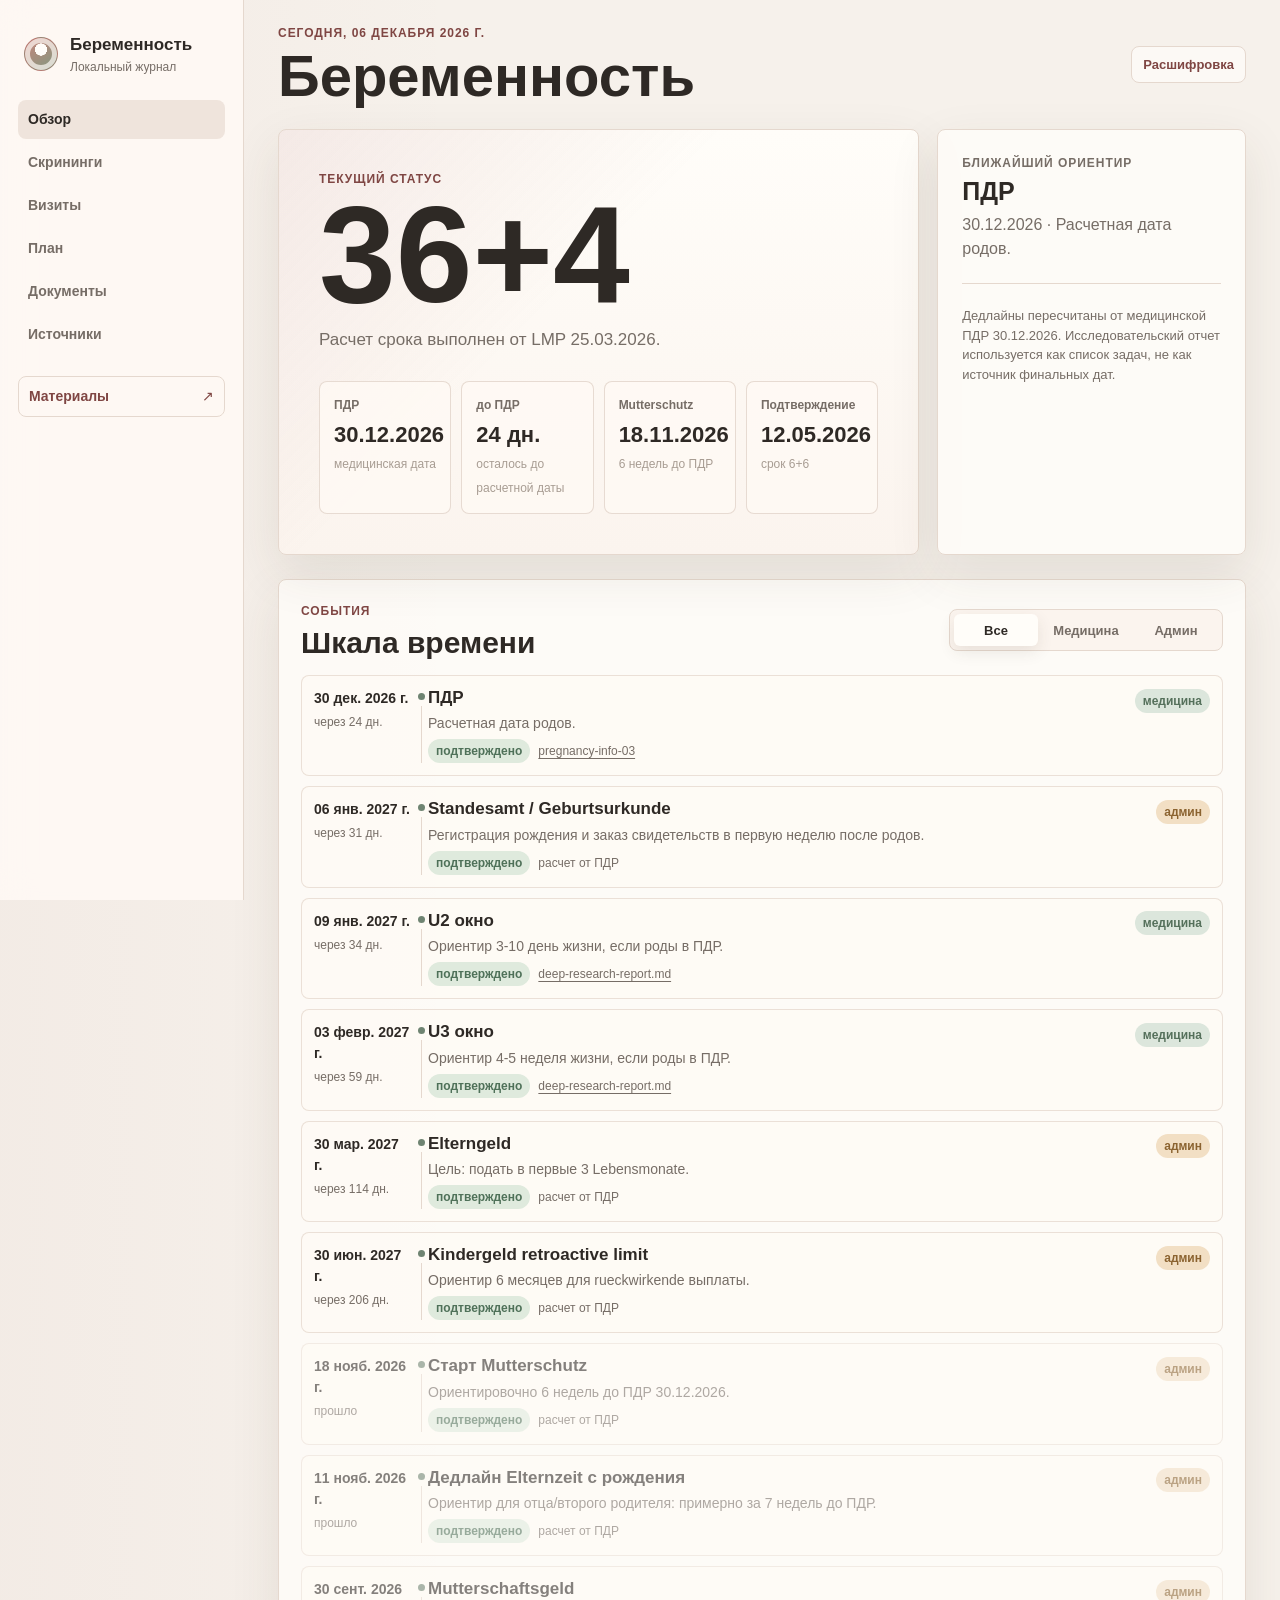
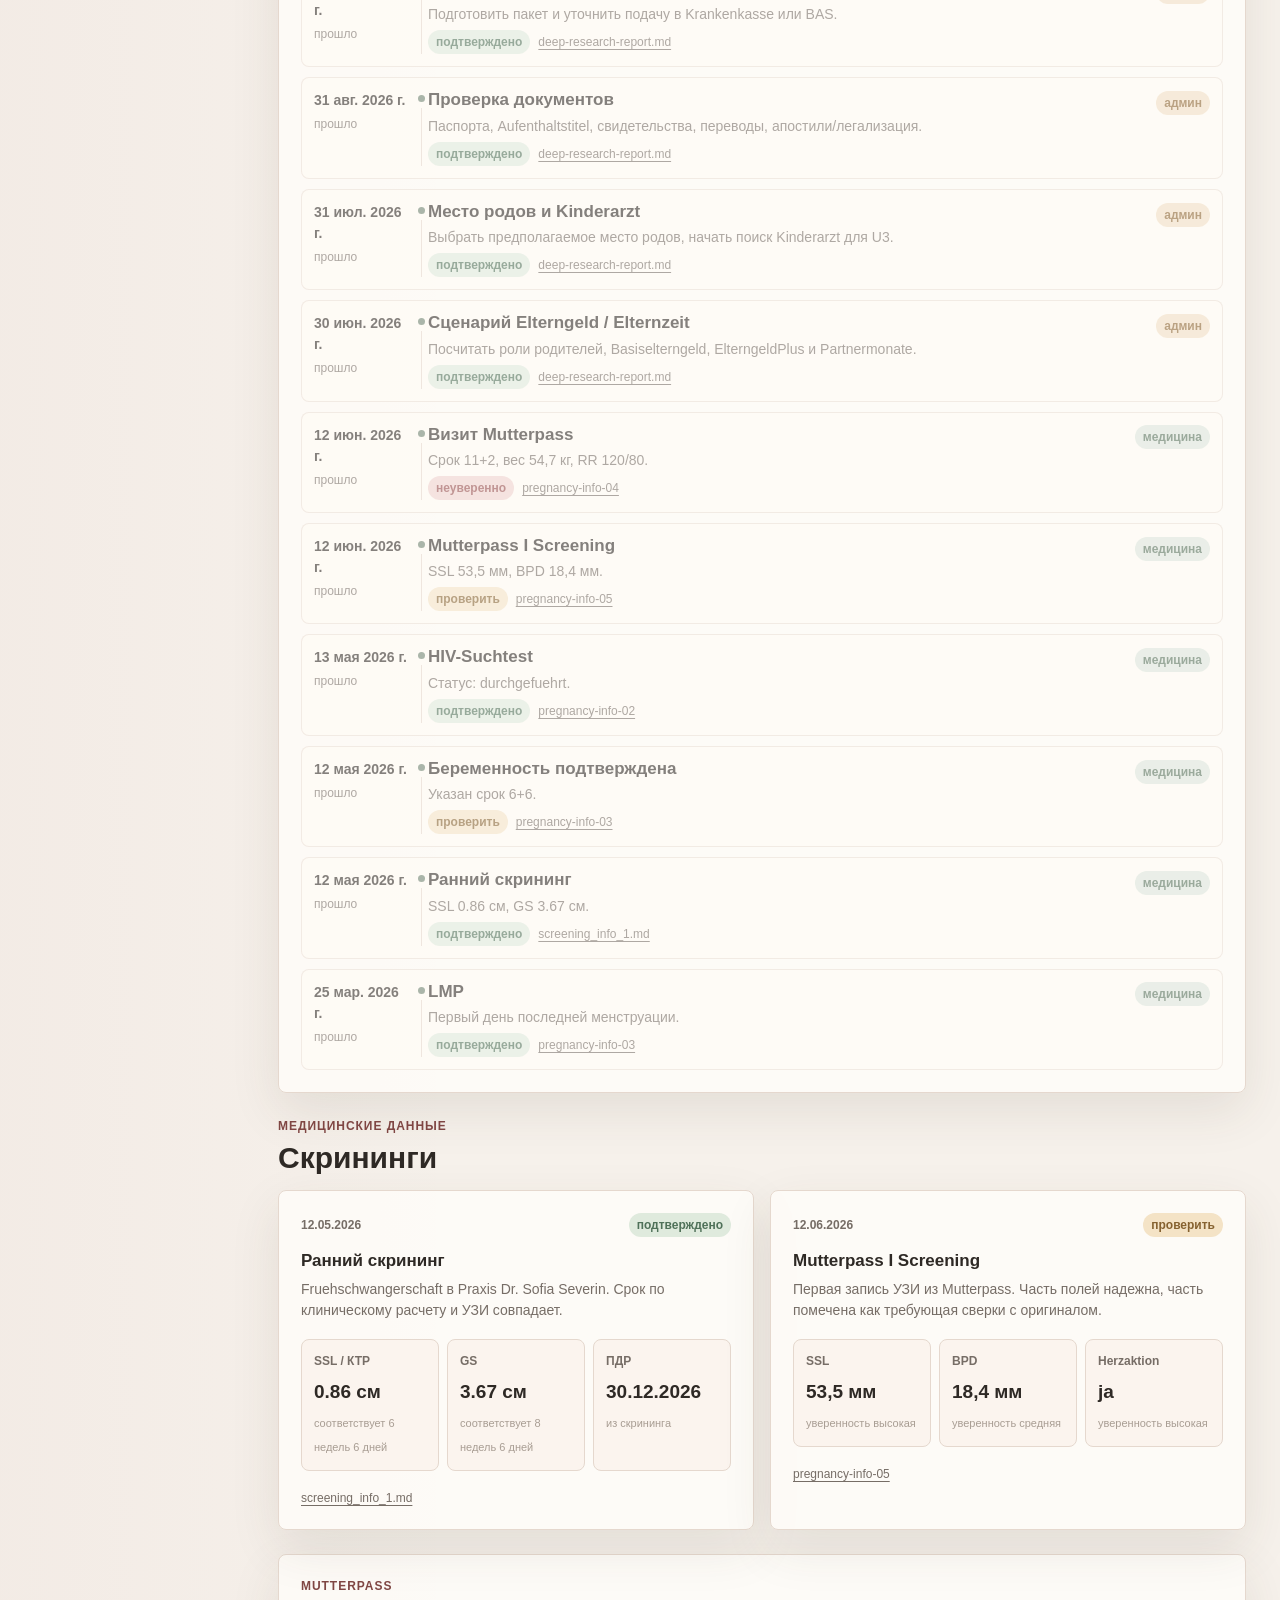
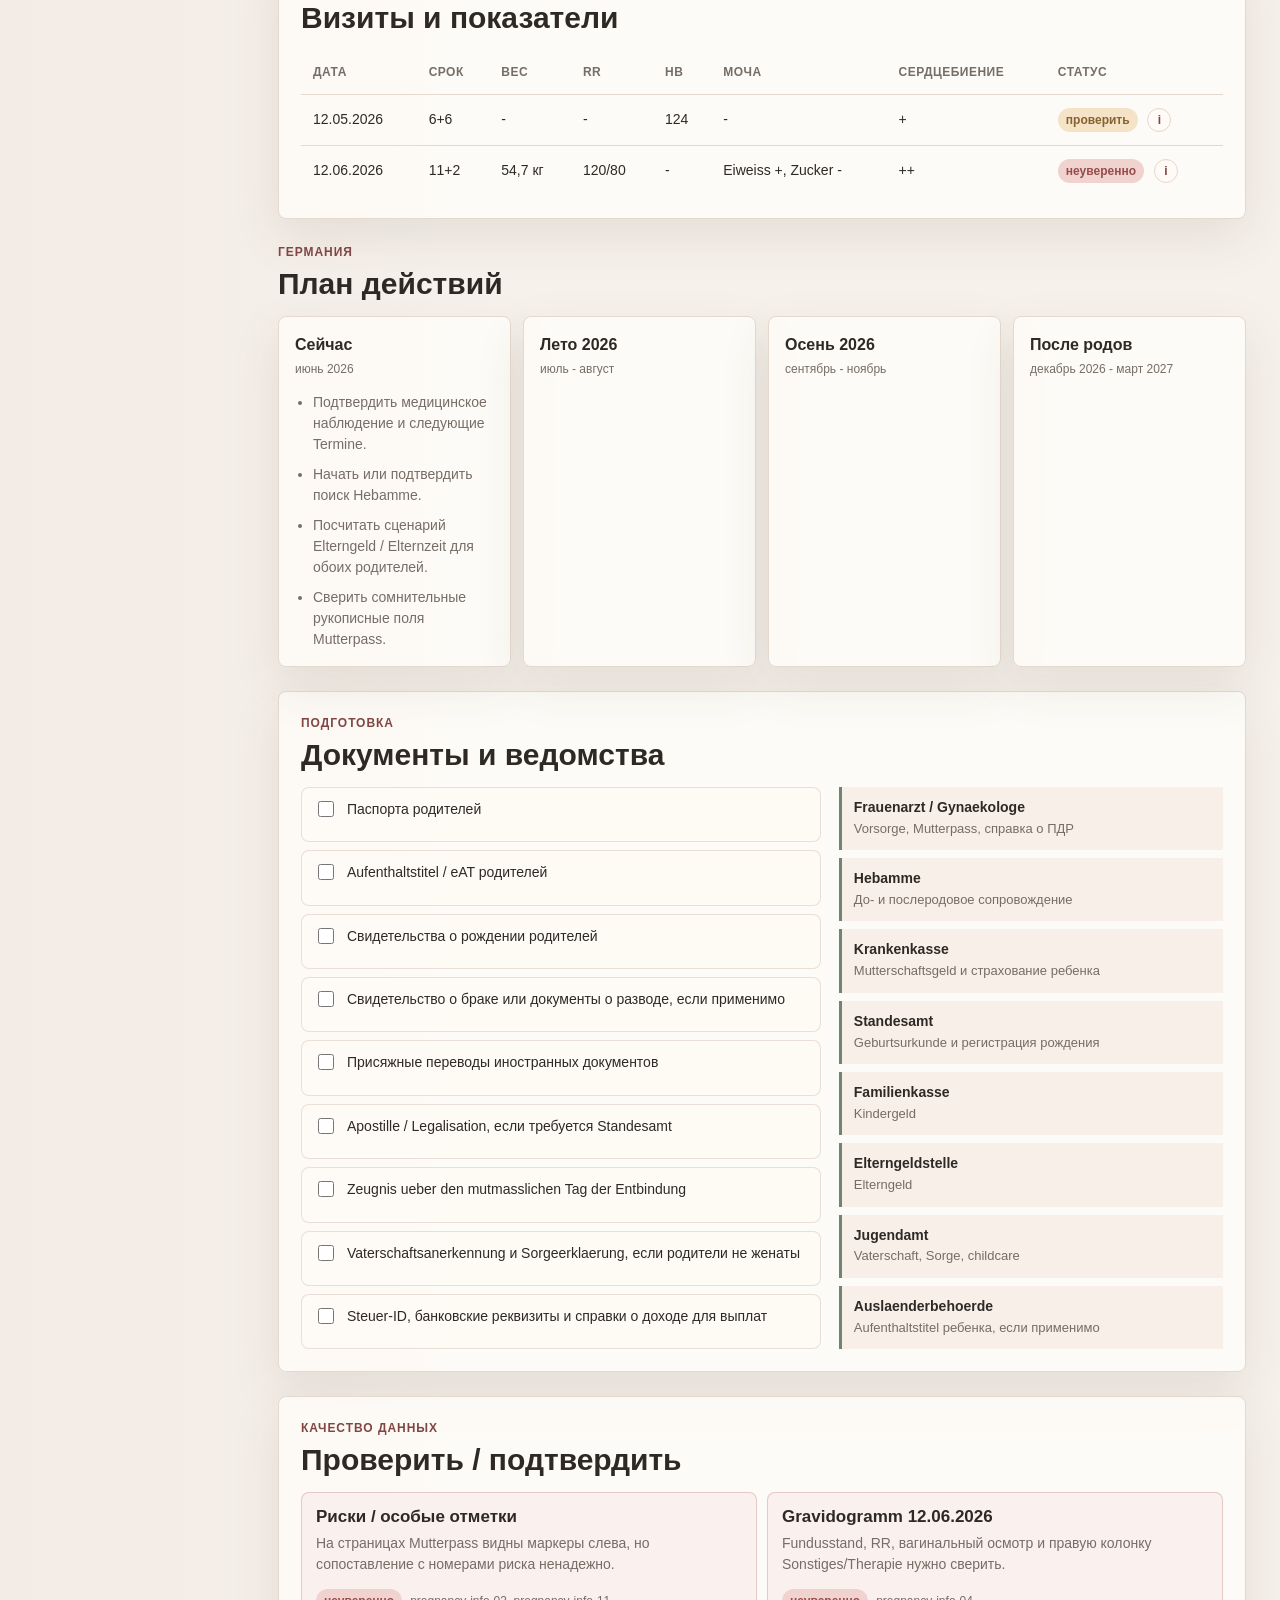
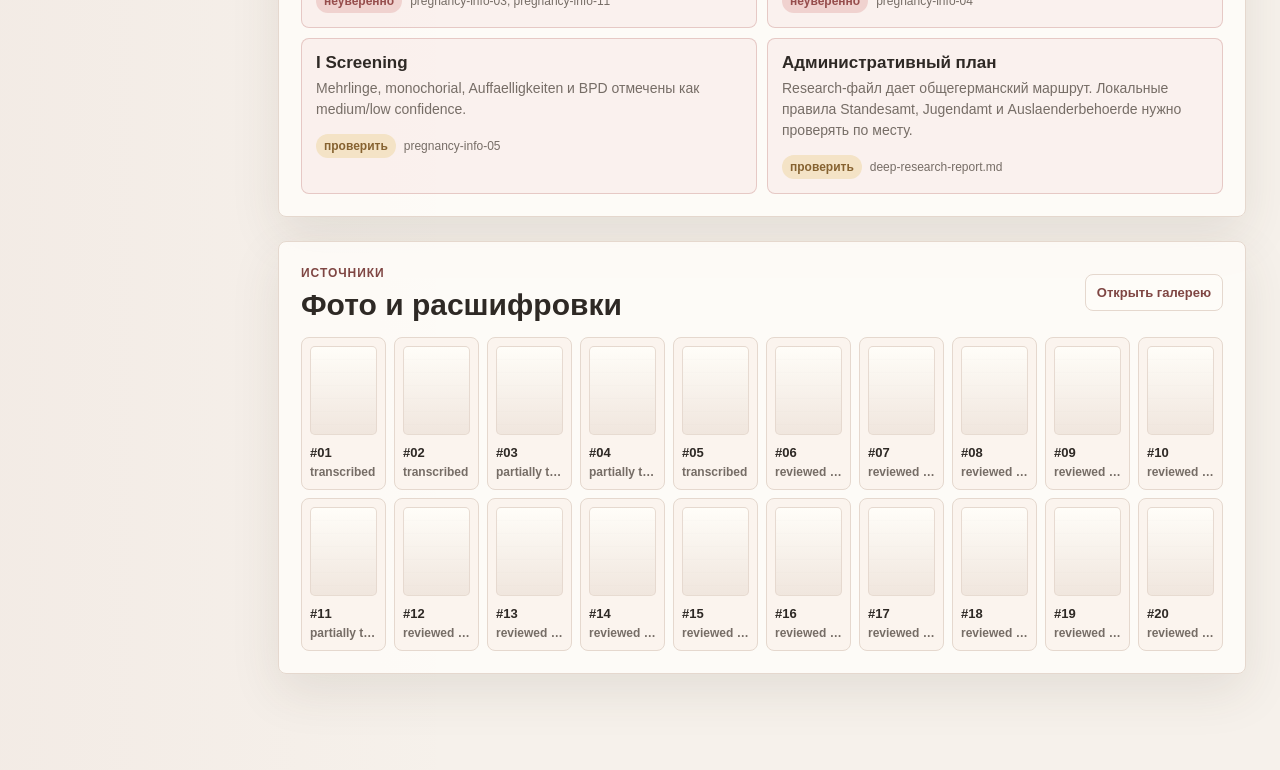
==== index.html @ 903b56eb "moved site to root" ====
<!doctype html>
<html lang="ru">
<head>
  <meta charset="utf-8">
  <meta name="viewport" content="width=device-width, initial-scale=1">
  <title>Беременность - локальный дашборд</title>
  <link rel="stylesheet" href="styles.css">
  <script src="data.js" defer></script>
  <script src="app.js" defer></script>
</head>
<body>
  <div class="app-shell">
    <aside class="side-rail" aria-label="Разделы">
      <a class="brand" href="#overview" aria-label="Перейти к обзору">
        <span class="brand-mark" aria-hidden="true"></span>
        <span>
          <strong>Беременность</strong>
          <small>Локальный журнал</small>
        </span>
      </a>

      <nav class="section-nav">
        <a href="#overview" data-nav="overview">Обзор</a>
        <a href="#screenings" data-nav="screenings">Скрининги</a>
        <a href="#visits" data-nav="visits">Визиты</a>
        <a href="#plan" data-nav="plan">План</a>
        <a href="#documents" data-nav="documents">Документы</a>
        <a href="#sources" data-nav="sources">Источники</a>
      </nav>

      <a class="archive-link" href="human-readable/index.html">
        <span>Материалы</span>
        <span aria-hidden="true">↗</span>
      </a>
    </aside>

    <main class="page">
      <header class="topbar">
        <div>
          <p class="current-date" id="current-date">Сегодня</p>
          <h1>Беременность</h1>
        </div>
        <a class="text-link" href="human-readable/recognized-text/visual-transcription.md">Расшифровка</a>
      </header>

      <section class="hero section-block" id="overview" data-section>
        <div class="hero-main">
          <p class="section-label">Текущий статус</p>
          <div class="gestation-number" id="gestation-age">-</div>
          <p class="hero-summary" id="pregnancy-phase">Расчет от первого дня последней менструации.</p>
          <div class="status-grid" id="status-grid"></div>
        </div>
        <div class="deadline-panel">
          <p class="section-label">Ближайший ориентир</p>
          <h2 id="next-deadline-title">-</h2>
          <p id="next-deadline-meta">-</p>
          <div class="deadline-rule" aria-hidden="true"></div>
          <p class="note">Дедлайны пересчитаны от медицинской ПДР 30.12.2026. Исследовательский отчет используется как список задач, не как источник финальных дат.</p>
        </div>
      </section>

      <section class="section-block timeline-block" aria-labelledby="timeline-title">
        <div class="section-heading">
          <div>
            <p class="section-label">События</p>
            <h2 id="timeline-title">Шкала времени</h2>
          </div>
          <div class="filter-group" role="group" aria-label="Фильтр событий">
            <button class="filter-button is-active" type="button" data-filter="all">Все</button>
            <button class="filter-button" type="button" data-filter="medical">Медицина</button>
            <button class="filter-button" type="button" data-filter="admin">Админ</button>
          </div>
        </div>
        <div class="event-list" id="event-list"></div>
      </section>

      <section class="section-block" id="screenings" data-section aria-labelledby="screenings-title">
        <div class="section-heading">
          <div>
            <p class="section-label">Медицинские данные</p>
            <h2 id="screenings-title">Скрининги</h2>
          </div>
        </div>
        <div class="screening-grid" id="screening-grid"></div>
      </section>

      <section class="section-block" id="visits" data-section aria-labelledby="visits-title">
        <div class="section-heading">
          <div>
            <p class="section-label">Mutterpass</p>
            <h2 id="visits-title">Визиты и показатели</h2>
          </div>
        </div>
        <div class="table-wrap">
          <table>
            <thead>
              <tr>
                <th>Дата</th>
                <th>Срок</th>
                <th>Вес</th>
                <th>RR</th>
                <th>Hb</th>
                <th>Моча</th>
                <th>Сердцебиение</th>
                <th>Статус</th>
              </tr>
            </thead>
            <tbody id="visit-table"></tbody>
          </table>
        </div>
      </section>

      <section class="section-block" id="plan" data-section aria-labelledby="plan-title">
        <div class="section-heading">
          <div>
            <p class="section-label">Германия</p>
            <h2 id="plan-title">План действий</h2>
          </div>
        </div>
        <div class="phase-grid" id="phase-grid"></div>
      </section>

      <section class="section-block documents-block" id="documents" data-section aria-labelledby="documents-title">
        <div class="section-heading">
          <div>
            <p class="section-label">Подготовка</p>
            <h2 id="documents-title">Документы и ведомства</h2>
          </div>
        </div>
        <div class="document-layout">
          <div class="checklist" id="document-list"></div>
          <div class="agency-list" id="agency-list"></div>
        </div>
      </section>

      <section class="section-block verification-block" aria-labelledby="verification-title">
        <div class="section-heading">
          <div>
            <p class="section-label">Качество данных</p>
            <h2 id="verification-title">Проверить / подтвердить</h2>
          </div>
        </div>
        <div class="verification-list" id="verification-list"></div>
      </section>

      <section class="section-block" id="sources" data-section aria-labelledby="sources-title">
        <div class="section-heading">
          <div>
            <p class="section-label">Источники</p>
            <h2 id="sources-title">Фото и расшифровки</h2>
          </div>
          <a class="text-link" href="human-readable/index.html">Открыть галерею</a>
        </div>
        <div class="source-strip" id="source-strip"></div>
      </section>
    </main>
  </div>
</body>
</html>
---- styles.css ----
:root {
  color-scheme: light;
  --page: #f6f1eb;
  --paper: #fffaf5;
  --surface: #fffdf9;
  --ink: #2e2925;
  --muted: #766d66;
  --soft: #a89d93;
  --line: #e5d8ce;
  --rose: #a65f5a;
  --rose-deep: #7f4643;
  --sage: #6f8472;
  --sage-soft: #dce6dc;
  --amber: #a8793f;
  --danger: #a9524d;
  --shadow: 0 18px 50px rgba(71, 55, 43, 0.10);
  --radius: 8px;
  --gutter: clamp(18px, 3vw, 34px);
}

* {
  box-sizing: border-box;
}

html {
  scroll-behavior: smooth;
}

body {
  margin: 0;
  background:
    linear-gradient(90deg, rgba(166, 95, 90, 0.04), transparent 36%),
    var(--page);
  color: var(--ink);
  font-family: -apple-system, BlinkMacSystemFont, "Segoe UI", sans-serif;
  line-height: 1.5;
}

a {
  color: inherit;
  text-decoration: none;
}

button,
input {
  font: inherit;
}

.app-shell {
  display: grid;
  grid-template-columns: 244px minmax(0, 1fr);
  min-height: 100vh;
}

.side-rail {
  position: sticky;
  top: 0;
  align-self: start;
  min-width: 0;
  height: 100vh;
  padding: 24px 18px;
  border-right: 1px solid var(--line);
  background: rgba(255, 250, 245, 0.86);
  backdrop-filter: blur(16px);
}

.brand {
  display: flex;
  align-items: center;
  gap: 12px;
  padding: 8px 6px 24px;
}

.brand-mark {
  width: 34px;
  height: 34px;
  border: 1px solid rgba(166, 95, 90, 0.34);
  border-radius: 50%;
  background:
    radial-gradient(circle at 50% 36%, #fffdf9 0 23%, transparent 24%),
    linear-gradient(145deg, #c9847c, #7f9a80);
  box-shadow: inset 0 0 0 5px rgba(255, 250, 245, 0.7);
}

.brand strong {
  display: block;
  font-size: 17px;
  font-weight: 680;
}

.brand small {
  display: block;
  color: var(--muted);
  font-size: 12px;
}

.section-nav {
  display: grid;
  min-width: 0;
  gap: 4px;
}

.section-nav a,
.archive-link {
  display: flex;
  align-items: center;
  justify-content: space-between;
  min-height: 38px;
  padding: 9px 10px;
  border-radius: var(--radius);
  color: var(--muted);
  font-size: 14px;
  font-weight: 560;
}

.section-nav a:hover,
.section-nav a.is-active,
.archive-link:hover {
  background: #efe4dc;
  color: var(--ink);
}

.archive-link {
  margin-top: 22px;
  border: 1px solid var(--line);
  color: var(--rose-deep);
}

.page {
  min-width: 0;
  width: min(1180px, calc(100% - var(--gutter) * 2));
  margin: 0 auto;
  padding: 24px 0 72px;
}

.topbar {
  display: flex;
  align-items: center;
  justify-content: space-between;
  gap: 18px;
  margin-bottom: 24px;
}

.current-date,
.section-label {
  margin: 0 0 6px;
  color: var(--rose-deep);
  font-size: 12px;
  font-weight: 720;
  letter-spacing: 0.08em;
  text-transform: uppercase;
}

h1,
h2,
h3,
p {
  margin-top: 0;
}

h1 {
  margin-bottom: 0;
  font-size: clamp(34px, 5vw, 58px);
  line-height: 0.98;
  letter-spacing: 0;
}

h2 {
  margin-bottom: 0;
  font-size: clamp(22px, 2.4vw, 30px);
  line-height: 1.1;
  letter-spacing: 0;
}

h3 {
  margin-bottom: 8px;
  font-size: 17px;
  line-height: 1.2;
}

.text-link {
  display: inline-flex;
  align-items: center;
  min-height: 36px;
  padding: 8px 11px;
  border: 1px solid var(--line);
  border-radius: var(--radius);
  color: var(--rose-deep);
  background: rgba(255, 253, 249, 0.7);
  font-size: 13px;
  font-weight: 650;
}

.section-block {
  margin-bottom: 24px;
  scroll-margin-top: 24px;
}

.hero {
  display: grid;
  grid-template-columns: minmax(0, 1.35fr) minmax(280px, 0.65fr);
  gap: 18px;
}

.hero-main,
.deadline-panel,
.screening-card,
.phase-card,
.documents-block,
.verification-block,
.timeline-block,
#visits,
#sources {
  border: 1px solid var(--line);
  border-radius: var(--radius);
  background: rgba(255, 253, 249, 0.84);
  box-shadow: var(--shadow);
}

.hero-main {
  padding: clamp(24px, 4vw, 40px);
  background:
    linear-gradient(135deg, rgba(166, 95, 90, 0.12), transparent 42%),
    linear-gradient(180deg, #fffdf9, #fbf4ee);
}

.gestation-number {
  font-size: clamp(70px, 13vw, 138px);
  line-height: 0.88;
  font-weight: 740;
  letter-spacing: 0;
  color: var(--ink);
}

.hero-summary {
  max-width: 620px;
  margin: 12px 0 28px;
  color: var(--muted);
  font-size: 17px;
}

.status-grid {
  display: grid;
  grid-template-columns: repeat(4, minmax(0, 1fr));
  gap: 10px;
}

.status-card {
  min-height: 104px;
  padding: 14px;
  border: 1px solid rgba(229, 216, 206, 0.9);
  border-radius: var(--radius);
  background: rgba(255, 250, 245, 0.74);
}

.status-card span,
.measurement-grid span,
.card-topline,
.source-card small {
  display: block;
  color: var(--muted);
  font-size: 12px;
  font-weight: 650;
}

.status-card strong {
  display: block;
  margin: 9px 0 4px;
  font-size: 22px;
  line-height: 1.1;
}

.status-card small {
  color: var(--soft);
  font-size: 12px;
}

.deadline-panel {
  padding: 24px;
}

.deadline-panel h2 {
  margin: 4px 0 8px;
  font-size: 25px;
}

.deadline-panel p {
  color: var(--muted);
}

.deadline-rule {
  height: 1px;
  margin: 22px 0;
  background: var(--line);
}

.note {
  margin-bottom: 0;
  font-size: 13px;
}

.section-heading {
  display: flex;
  align-items: center;
  justify-content: space-between;
  gap: 16px;
  margin-bottom: 16px;
}

.timeline-block,
#visits,
#sources,
.documents-block,
.verification-block {
  padding: 22px;
}

.filter-group {
  display: flex;
  gap: 6px;
  padding: 4px;
  border: 1px solid var(--line);
  border-radius: var(--radius);
  background: #fbf4ee;
}

.filter-button {
  min-width: 84px;
  min-height: 32px;
  border: 0;
  border-radius: 6px;
  color: var(--muted);
  background: transparent;
  cursor: pointer;
  font-size: 13px;
  font-weight: 680;
}

.filter-button.is-active {
  color: var(--ink);
  background: var(--surface);
  box-shadow: 0 6px 16px rgba(71, 55, 43, 0.10);
}

.event-list {
  display: grid;
  gap: 10px;
}

.event-row {
  display: grid;
  grid-template-columns: 96px 18px minmax(0, 1fr);
  align-items: stretch;
  padding: 12px;
  border: 1px solid rgba(229, 216, 206, 0.76);
  border-radius: var(--radius);
  background: rgba(255, 250, 245, 0.64);
}

.event-row.is-past {
  opacity: 0.58;
}

.event-row.is-today {
  border-color: rgba(166, 95, 90, 0.48);
  background: rgba(166, 95, 90, 0.08);
}

.event-date strong {
  display: block;
  font-size: 14px;
}

.event-date span {
  color: var(--muted);
  font-size: 12px;
}

.event-line {
  position: relative;
}

.event-line::before {
  content: "";
  position: absolute;
  left: 8px;
  top: 5px;
  width: 7px;
  height: 7px;
  border-radius: 50%;
  background: var(--sage);
}

.event-line::after {
  content: "";
  position: absolute;
  left: 11px;
  top: 18px;
  bottom: 0;
  width: 1px;
  background: var(--line);
}

.event-head {
  display: flex;
  align-items: center;
  justify-content: space-between;
  gap: 10px;
}

.event-head h3,
.event-content p {
  margin-bottom: 5px;
}

.event-content p {
  color: var(--muted);
  font-size: 14px;
}

.type-pill,
.confidence {
  display: inline-flex;
  align-items: center;
  min-height: 24px;
  padding: 3px 8px;
  border-radius: 999px;
  font-size: 12px;
  font-weight: 700;
}

.type-medical {
  color: #55705b;
  background: var(--sage-soft);
}

.type-admin {
  color: #8b6330;
  background: #f2dfc4;
}

.confidence-high {
  color: #4f7159;
  background: #dfeadd;
}

.confidence-medium {
  color: #866230;
  background: #f4e3c6;
}

.confidence-low {
  color: #964d4c;
  background: #f0d2cf;
}

.meta-row {
  display: flex;
  flex-wrap: wrap;
  align-items: center;
  gap: 8px;
  color: var(--muted);
  font-size: 12px;
}

.meta-row a {
  text-decoration: underline;
  text-underline-offset: 3px;
}

.screening-grid {
  display: grid;
  grid-template-columns: repeat(2, minmax(0, 1fr));
  gap: 16px;
}

.screening-card {
  padding: 22px;
}

.card-topline {
  display: flex;
  align-items: center;
  justify-content: space-between;
  gap: 12px;
  margin-bottom: 14px;
}

.screening-card p {
  color: var(--muted);
  font-size: 14px;
}

.measurement-grid {
  display: grid;
  grid-template-columns: repeat(3, minmax(0, 1fr));
  gap: 8px;
  margin: 18px 0;
}

.measurement-grid div {
  padding: 12px;
  border: 1px solid var(--line);
  border-radius: var(--radius);
  background: #fbf4ee;
}

.measurement-grid strong {
  display: block;
  margin: 8px 0 3px;
  font-size: 19px;
}

.measurement-grid small {
  color: var(--soft);
  font-size: 11px;
}

.table-wrap {
  overflow-x: auto;
}

table {
  width: 100%;
  min-width: 780px;
  border-collapse: collapse;
}

th,
td {
  padding: 13px 12px;
  border-bottom: 1px solid var(--line);
  text-align: left;
  vertical-align: middle;
  font-size: 14px;
}

th {
  color: var(--muted);
  font-size: 12px;
  font-weight: 740;
  letter-spacing: 0.04em;
  text-transform: uppercase;
}

tbody tr:last-child td {
  border-bottom: 0;
}

.row-note {
  width: 24px;
  height: 24px;
  margin-left: 6px;
  border: 1px solid var(--line);
  border-radius: 50%;
  color: var(--rose-deep);
  background: #fffaf5;
  cursor: pointer;
  font-size: 12px;
  font-weight: 800;
}

.phase-grid {
  display: grid;
  grid-template-columns: repeat(4, minmax(0, 1fr));
  gap: 12px;
}

.phase-card {
  padding: 16px;
}

.phase-card summary {
  cursor: pointer;
  list-style: none;
}

.phase-card summary::-webkit-details-marker {
  display: none;
}

.phase-card summary strong,
.phase-card summary small {
  display: block;
}

.phase-card summary small {
  margin-top: 3px;
  color: var(--muted);
  font-size: 12px;
}

.phase-card ul {
  display: grid;
  gap: 9px;
  margin: 14px 0 0;
  padding-left: 18px;
  color: var(--muted);
  font-size: 14px;
}

.document-layout {
  display: grid;
  grid-template-columns: 1.15fr 0.85fr;
  gap: 18px;
}

.checklist {
  display: grid;
  gap: 8px;
}

.check-row {
  display: flex;
  align-items: flex-start;
  gap: 10px;
  padding: 11px 12px;
  border: 1px solid rgba(229, 216, 206, 0.8);
  border-radius: var(--radius);
  background: rgba(255, 250, 245, 0.66);
  color: var(--ink);
  font-size: 14px;
}

.check-row input {
  width: 16px;
  height: 16px;
  margin-top: 2px;
  accent-color: var(--rose);
}

.agency-list {
  display: grid;
  gap: 8px;
}

.agency-list article {
  padding: 12px;
  border-left: 3px solid var(--sage);
  background: #f7efe8;
}

.agency-list h3 {
  margin-bottom: 3px;
  font-size: 14px;
}

.agency-list p {
  margin-bottom: 0;
  color: var(--muted);
  font-size: 13px;
}

.verification-list {
  display: grid;
  grid-template-columns: repeat(2, minmax(0, 1fr));
  gap: 10px;
}

.verification-item {
  padding: 14px;
  border: 1px solid rgba(169, 82, 77, 0.25);
  border-radius: var(--radius);
  background: rgba(240, 210, 207, 0.24);
}

.verification-item h3 {
  margin-bottom: 5px;
}

.verification-item p {
  color: var(--muted);
  font-size: 14px;
}

.source-strip {
  display: grid;
  grid-template-columns: repeat(10, minmax(72px, 1fr));
  gap: 8px;
}

.source-card {
  min-width: 0;
  padding: 8px;
  border: 1px solid var(--line);
  border-radius: var(--radius);
  background: #fbf4ee;
}

.source-card:hover {
  border-color: rgba(166, 95, 90, 0.5);
}

.source-thumb {
  display: block;
  aspect-ratio: 3 / 4;
  margin-bottom: 8px;
  border-radius: 5px;
  background:
    linear-gradient(180deg, rgba(255, 253, 249, 0.92), rgba(239, 228, 220, 0.92)),
    repeating-linear-gradient(180deg, transparent 0 11px, rgba(118, 109, 102, 0.14) 12px 13px);
  border: 1px solid rgba(229, 216, 206, 0.9);
}

.source-card strong {
  display: block;
  font-size: 13px;
}

.source-card small {
  overflow: hidden;
  text-overflow: ellipsis;
  white-space: nowrap;
}

body.is-postpartum .hero-main {
  background:
    linear-gradient(135deg, rgba(111, 132, 114, 0.16), transparent 42%),
    linear-gradient(180deg, #fffdf9, #eef4ed);
}

@media (max-width: 1020px) {
  .app-shell {
    grid-template-columns: minmax(0, 1fr);
  }

  .side-rail {
    position: static;
    overflow: hidden;
    height: auto;
    padding: 14px var(--gutter);
    border-right: 0;
    border-bottom: 1px solid var(--line);
  }

  .brand,
  .archive-link {
    display: none;
  }

  .section-nav {
    display: flex;
    gap: 6px;
    overflow-x: auto;
    padding-bottom: 2px;
  }

  .section-nav a {
    flex: 0 0 auto;
  }

  .page {
    padding-top: 18px;
  }

  .hero,
  .screening-grid,
  .document-layout {
    grid-template-columns: 1fr;
  }

  .status-grid,
  .phase-grid {
    grid-template-columns: repeat(2, minmax(0, 1fr));
  }

  .source-strip {
    grid-template-columns: repeat(5, minmax(72px, 1fr));
  }
}

@media (max-width: 640px) {
  .page {
    width: min(1180px, calc(100% - 24px));
  }

  .topbar,
  .section-heading,
  .event-head {
    align-items: flex-start;
    flex-direction: column;
  }

  .hero-main,
  .deadline-panel,
  .timeline-block,
  #visits,
  #sources,
  .documents-block,
  .verification-block,
  .screening-card {
    padding: 16px;
  }

  .gestation-number {
    font-size: clamp(58px, 24vw, 92px);
  }

  .status-grid,
  .phase-grid,
  .measurement-grid,
  .verification-list {
    grid-template-columns: 1fr;
  }

  .event-row {
    grid-template-columns: 78px 14px minmax(0, 1fr);
    padding: 10px;
  }

  .filter-group {
    width: 100%;
  }

  .filter-button {
    flex: 1;
    min-width: 0;
  }

  .source-strip {
    grid-template-columns: repeat(4, minmax(62px, 1fr));
  }
}

@media print {
  body {
    background: white;
  }

  .side-rail,
  .filter-group,
  .text-link {
    display: none;
  }

  .app-shell,
  .hero,
  .screening-grid,
  .document-layout,
  .phase-grid,
  .verification-list {
    display: block;
  }

  .page {
    width: 100%;
    padding: 0;
  }

  .section-block,
  .screening-card,
  .phase-card {
    break-inside: avoid;
    box-shadow: none;
  }
}
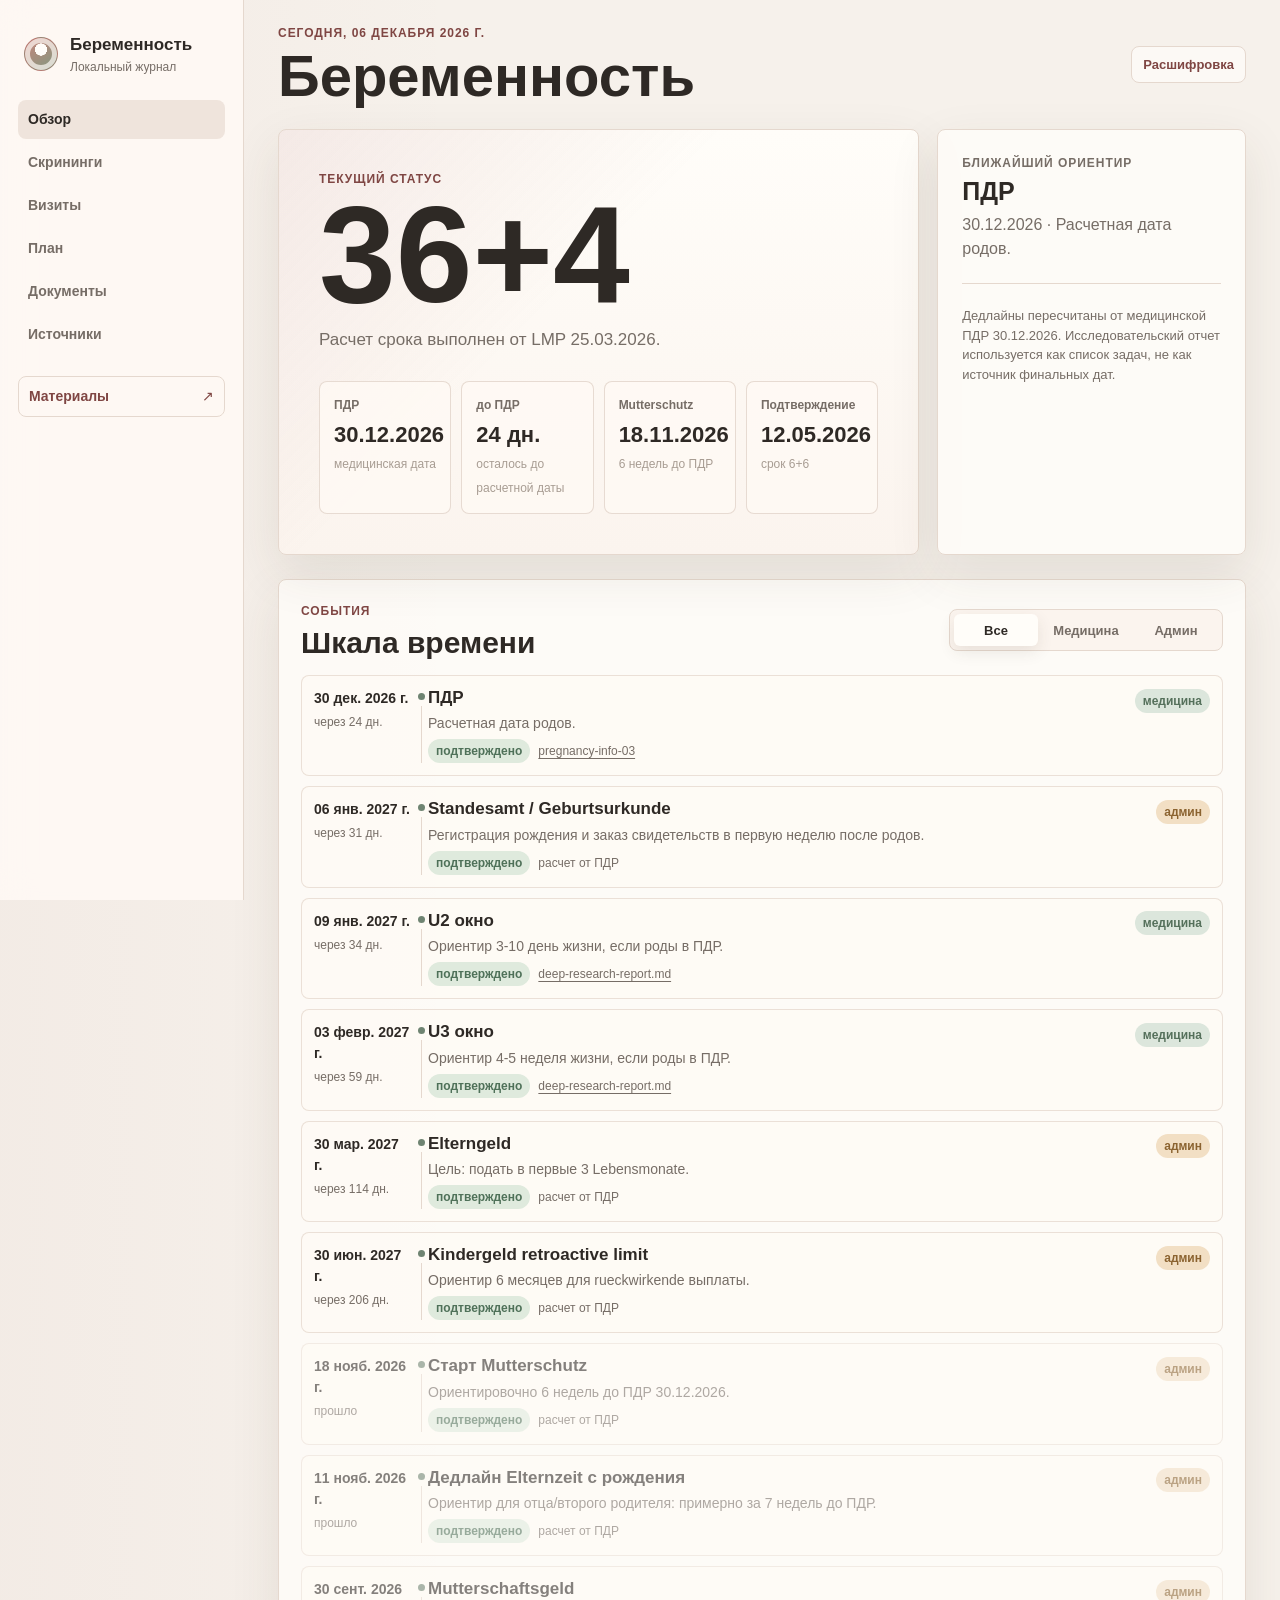
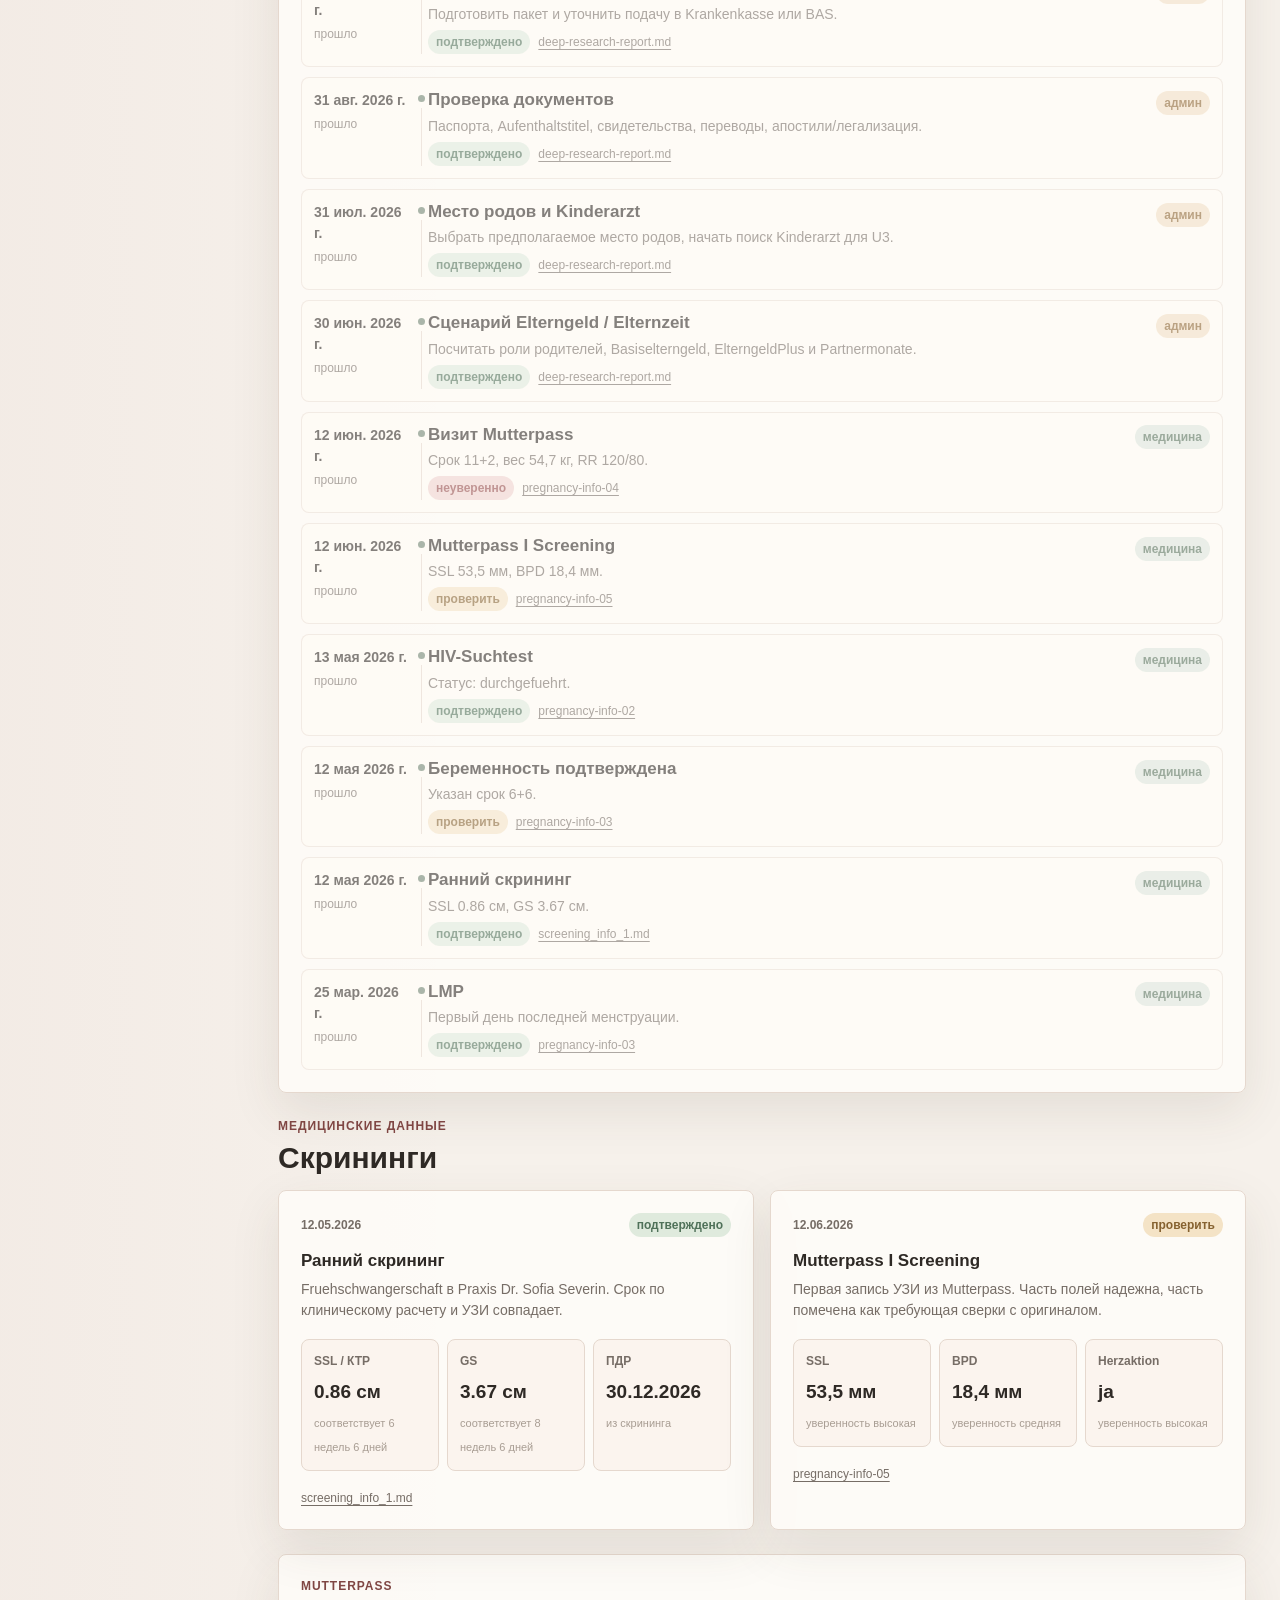
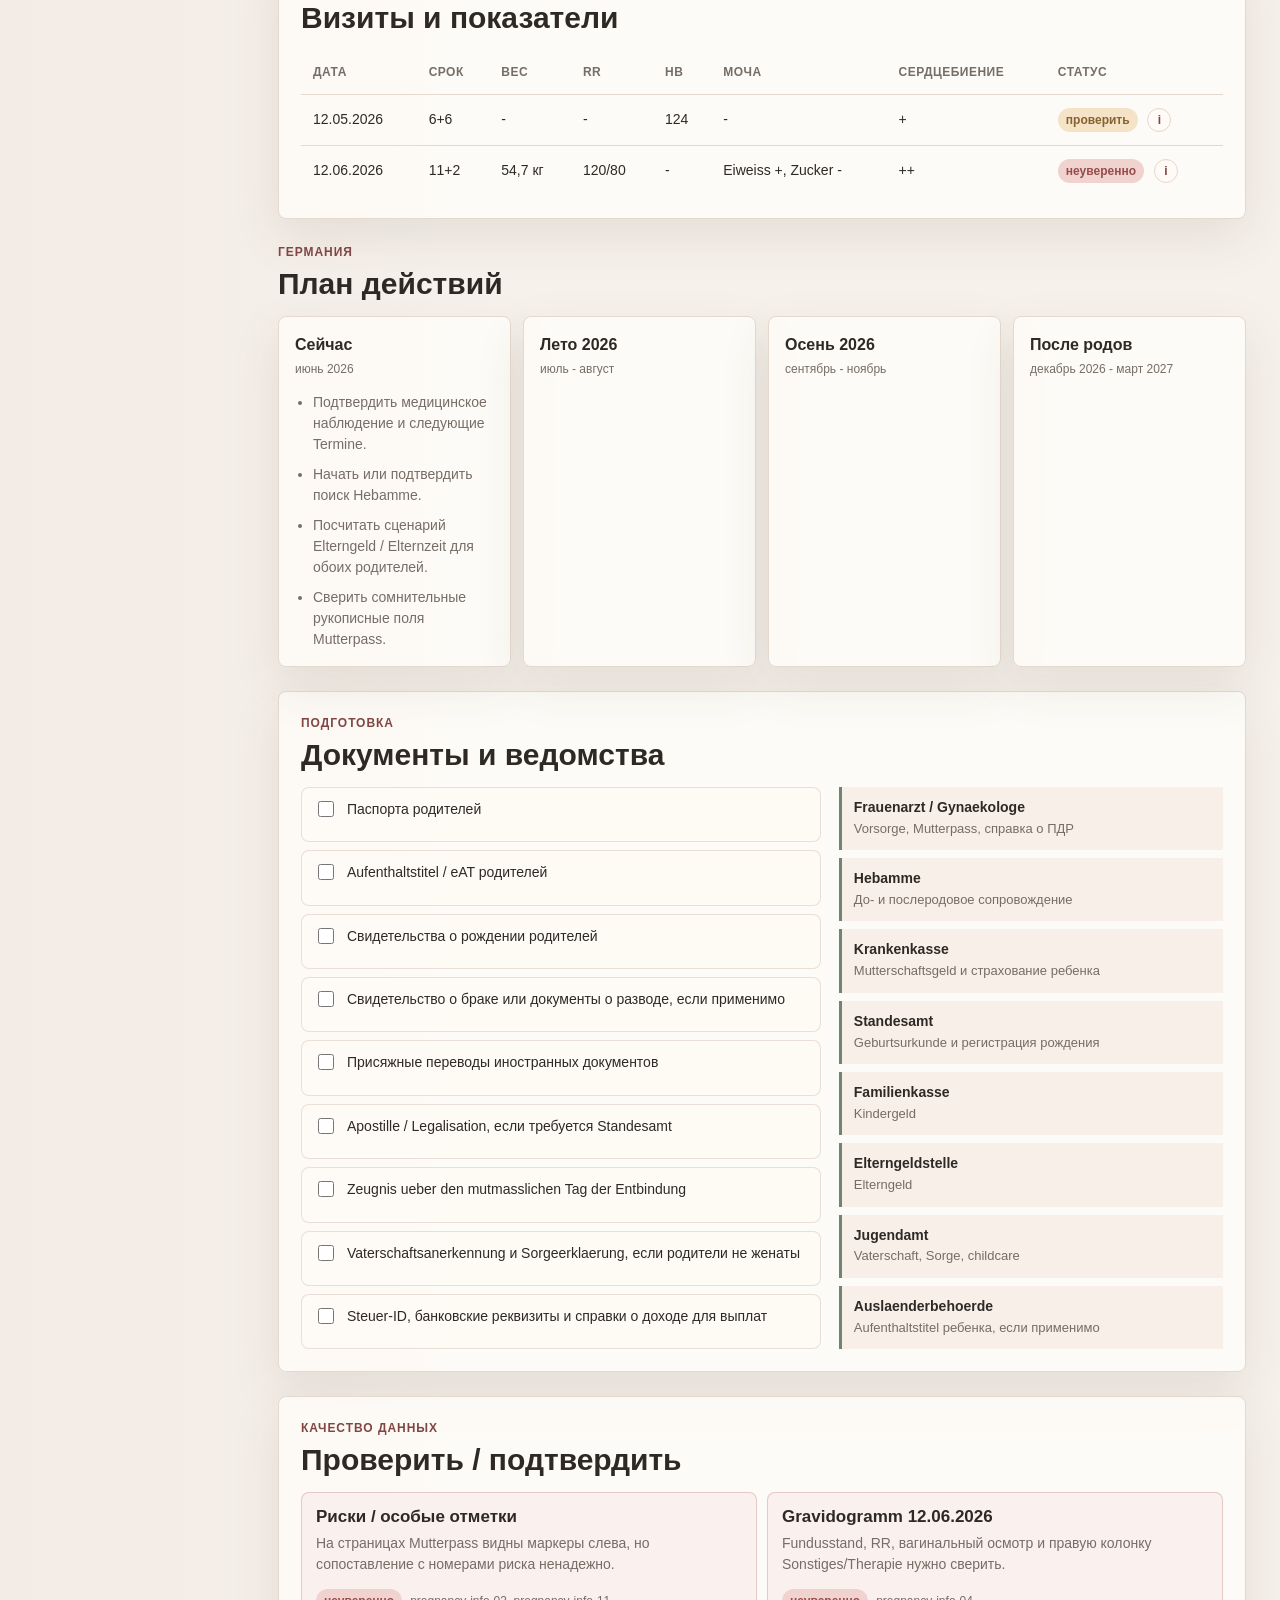
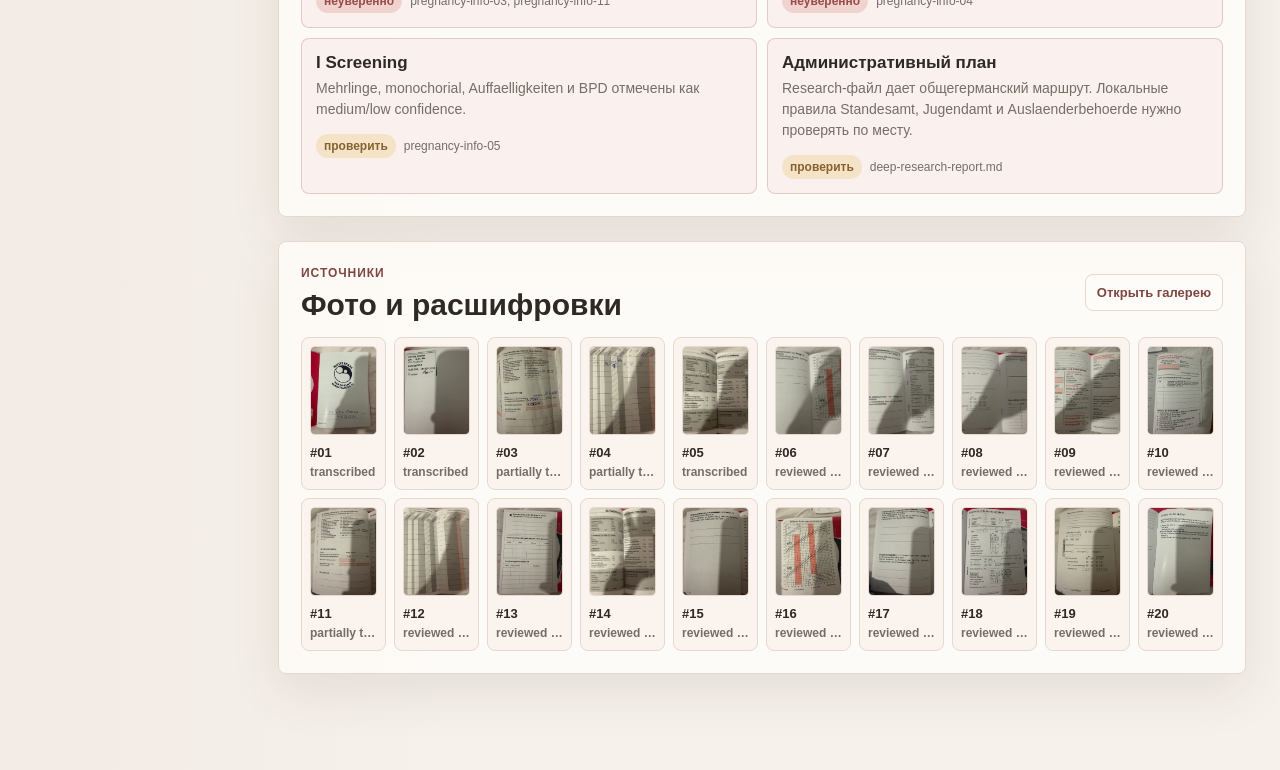
==== commit 31a16fff: "Update transcription links to HTML" ====
--- a/index.html
+++ b/index.html
@@ -40,7 +40,7 @@
           <p class="current-date" id="current-date">Сегодня</p>
           <h1>Беременность</h1>
         </div>
-        <a class="text-link" href="human-readable/recognized-text/visual-transcription.md">Расшифровка</a>
+        <a class="text-link" href="human-readable/recognized-text/visual-transcription.html">Расшифровка</a>
       </header>
 
       <section class="hero section-block" id="overview" data-section>
--- a/styles.css
+++ b/styles.css
@@ -693,13 +693,13 @@
 
 .source-thumb {
   display: block;
+  width: 100%;
   aspect-ratio: 3 / 4;
   margin-bottom: 8px;
   border-radius: 5px;
-  background:
-    linear-gradient(180deg, rgba(255, 253, 249, 0.92), rgba(239, 228, 220, 0.92)),
-    repeating-linear-gradient(180deg, transparent 0 11px, rgba(118, 109, 102, 0.14) 12px 13px);
+  background: #efe4dc;
   border: 1px solid rgba(229, 216, 206, 0.9);
+  object-fit: cover;
 }
 
 .source-card strong {
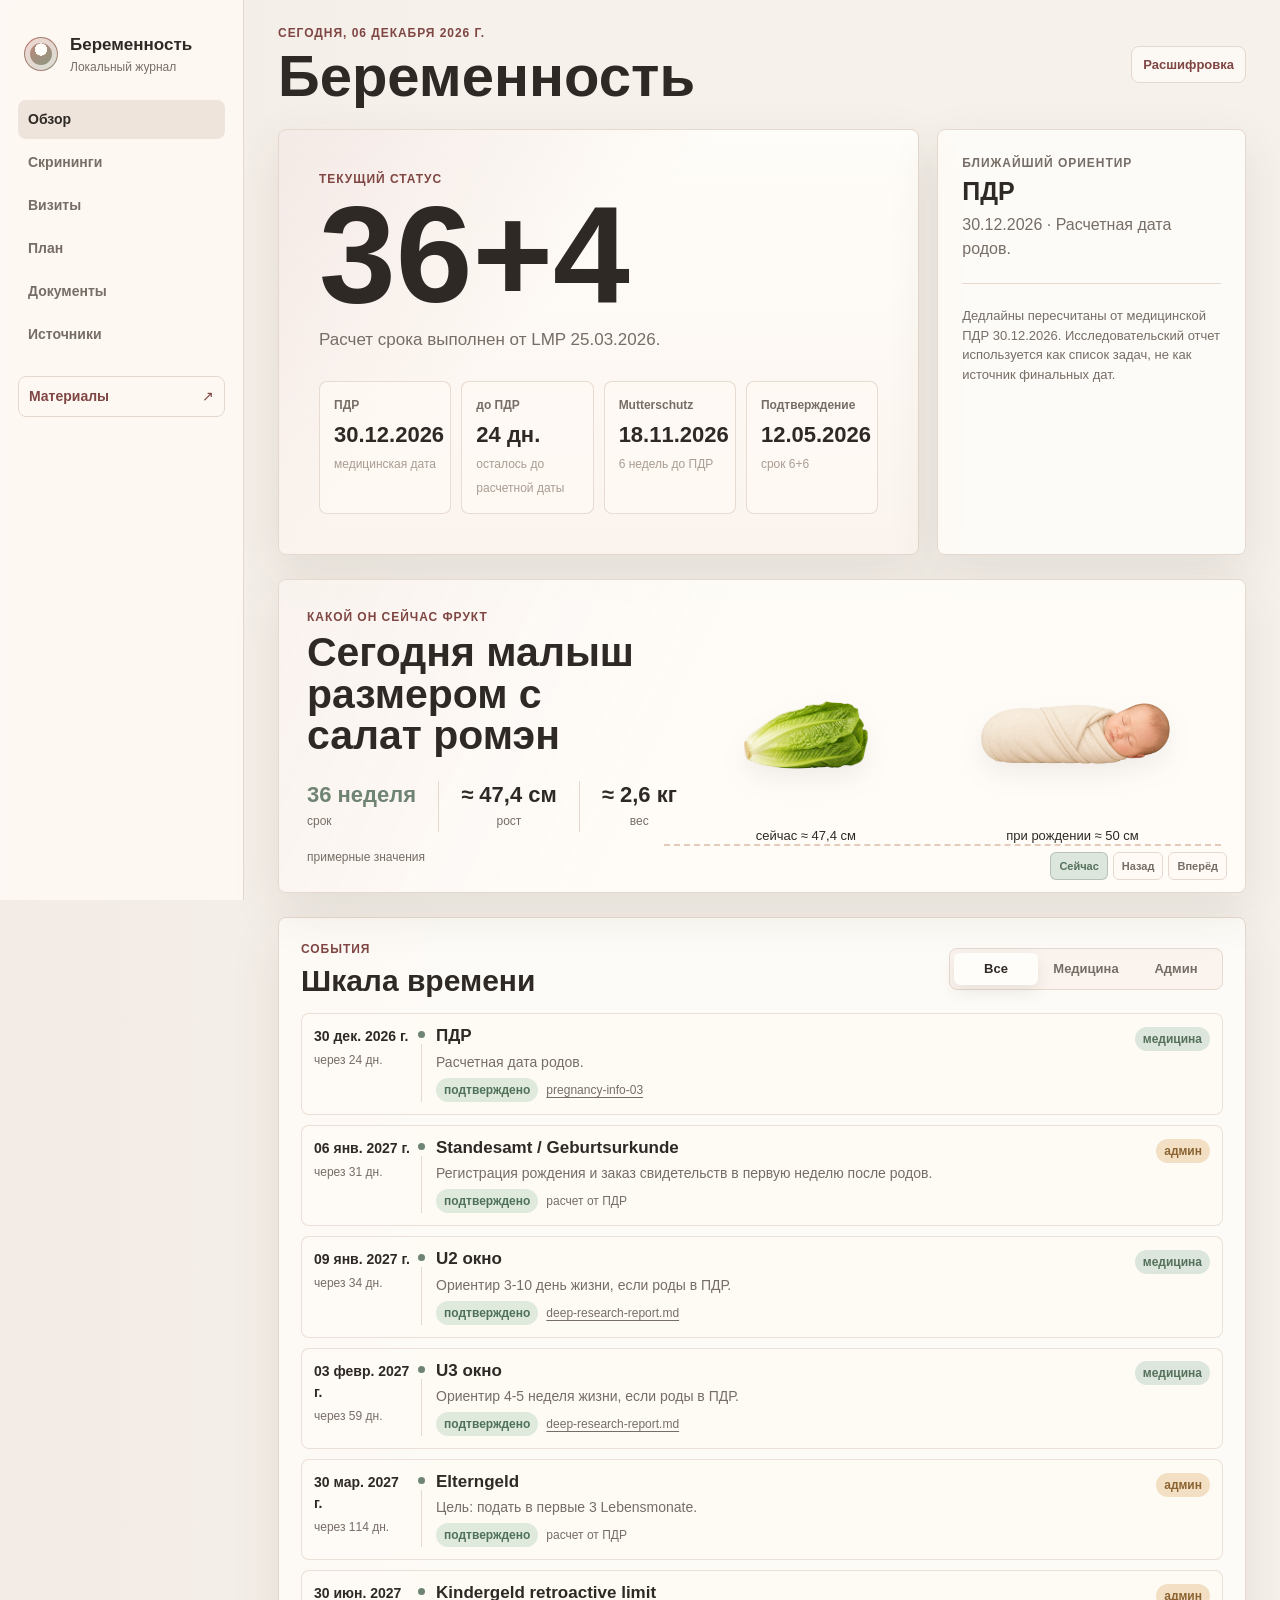
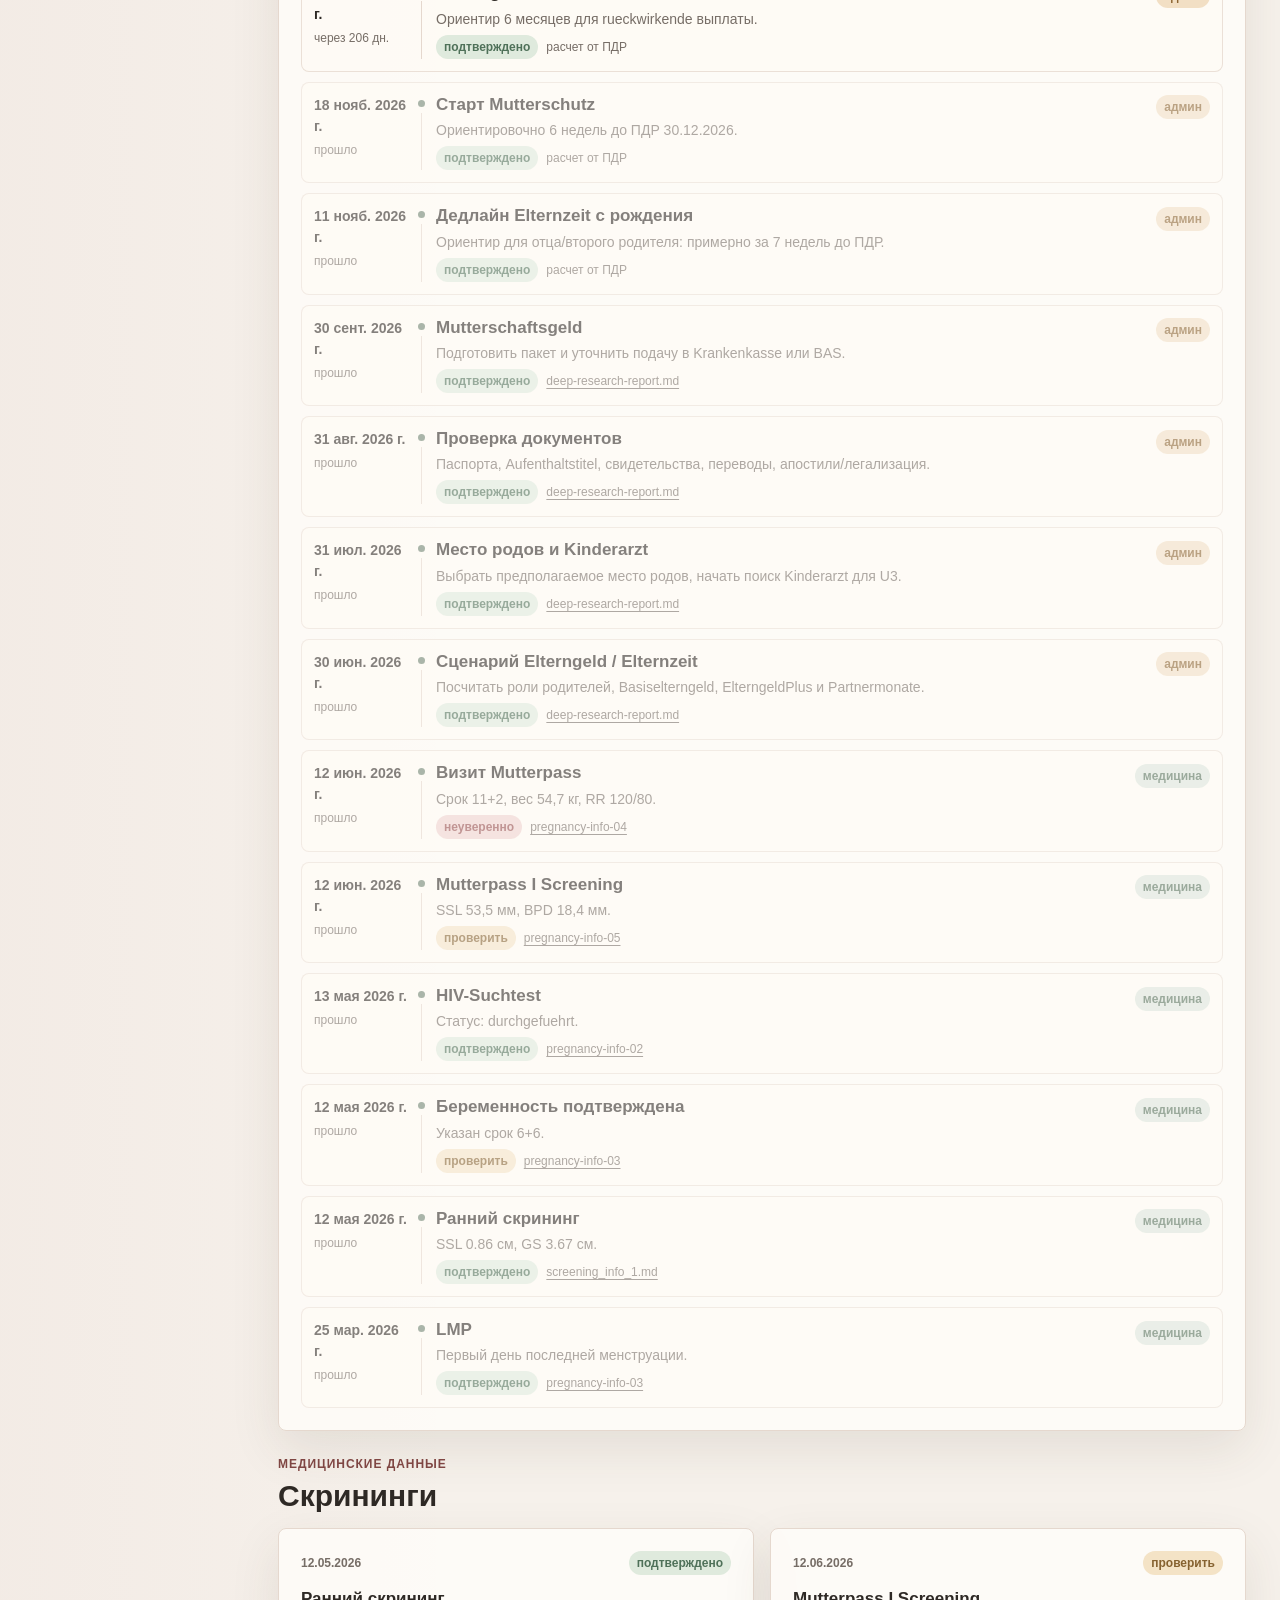
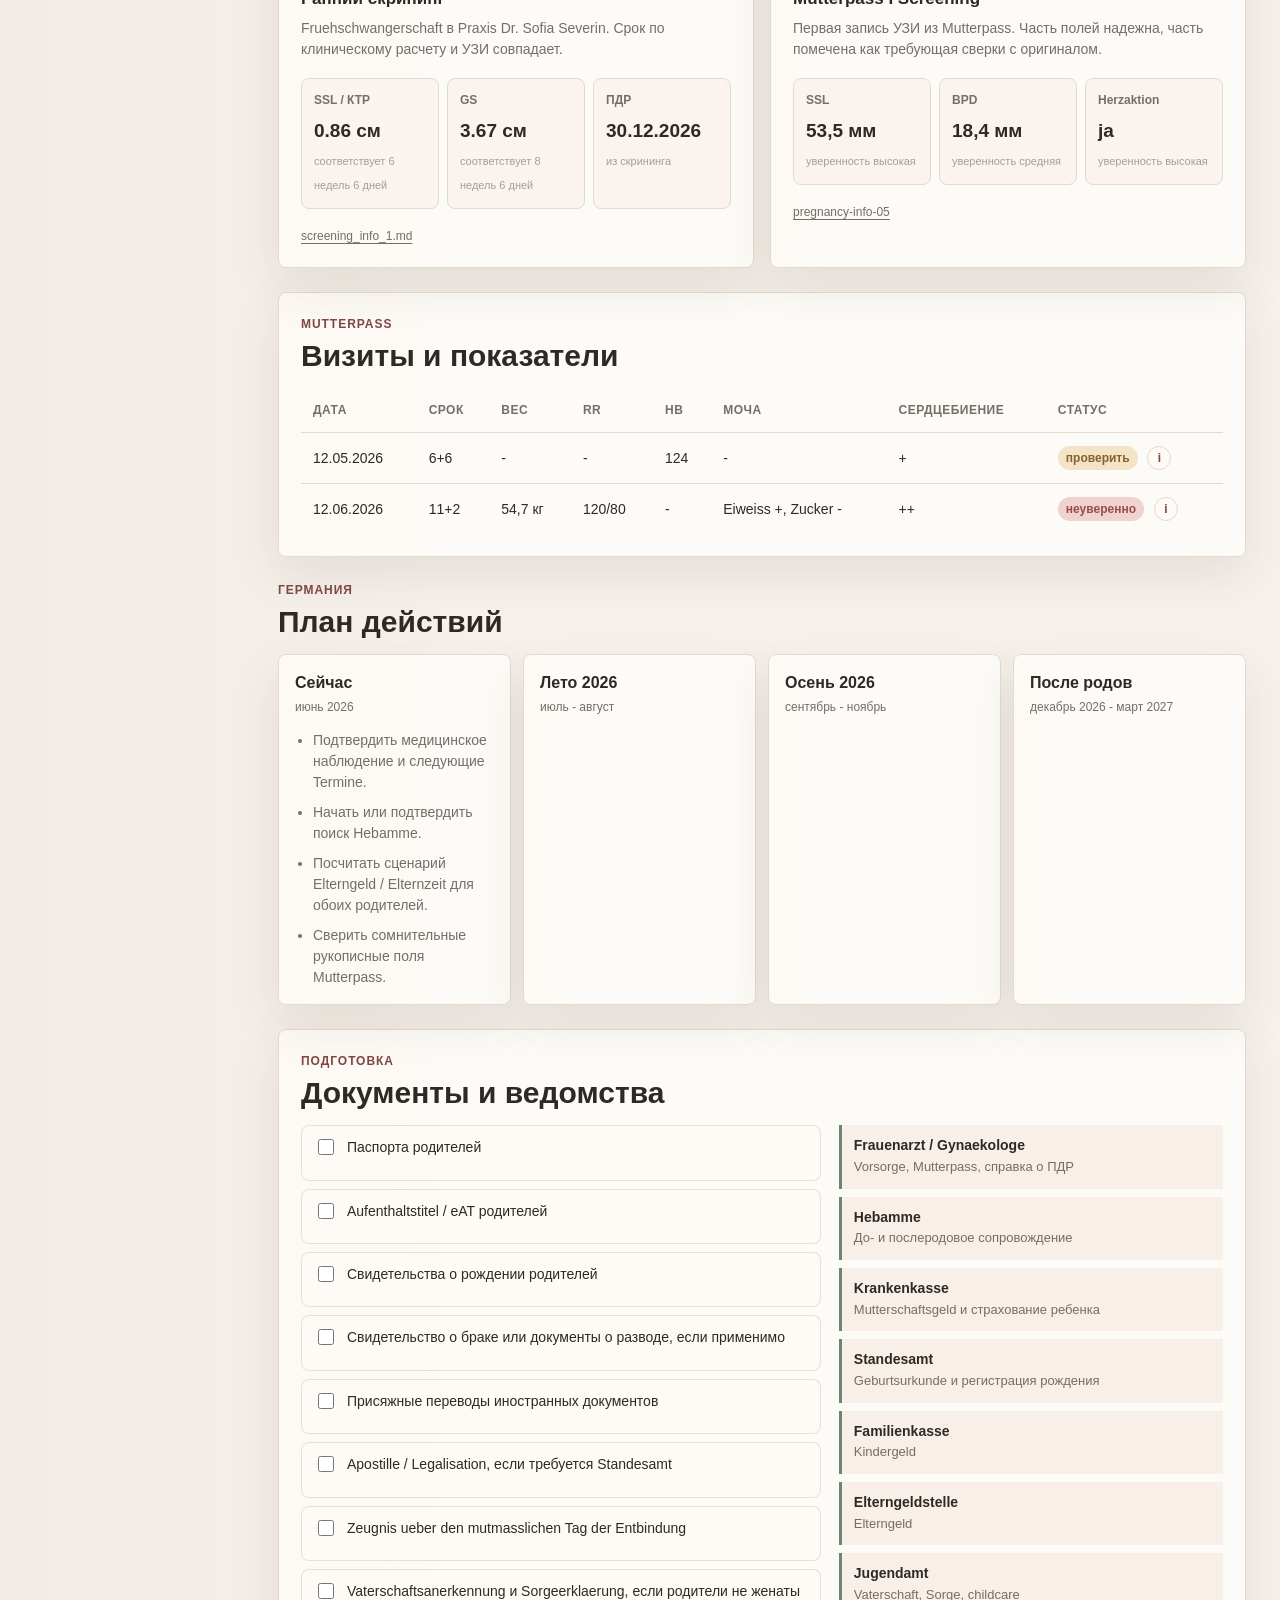
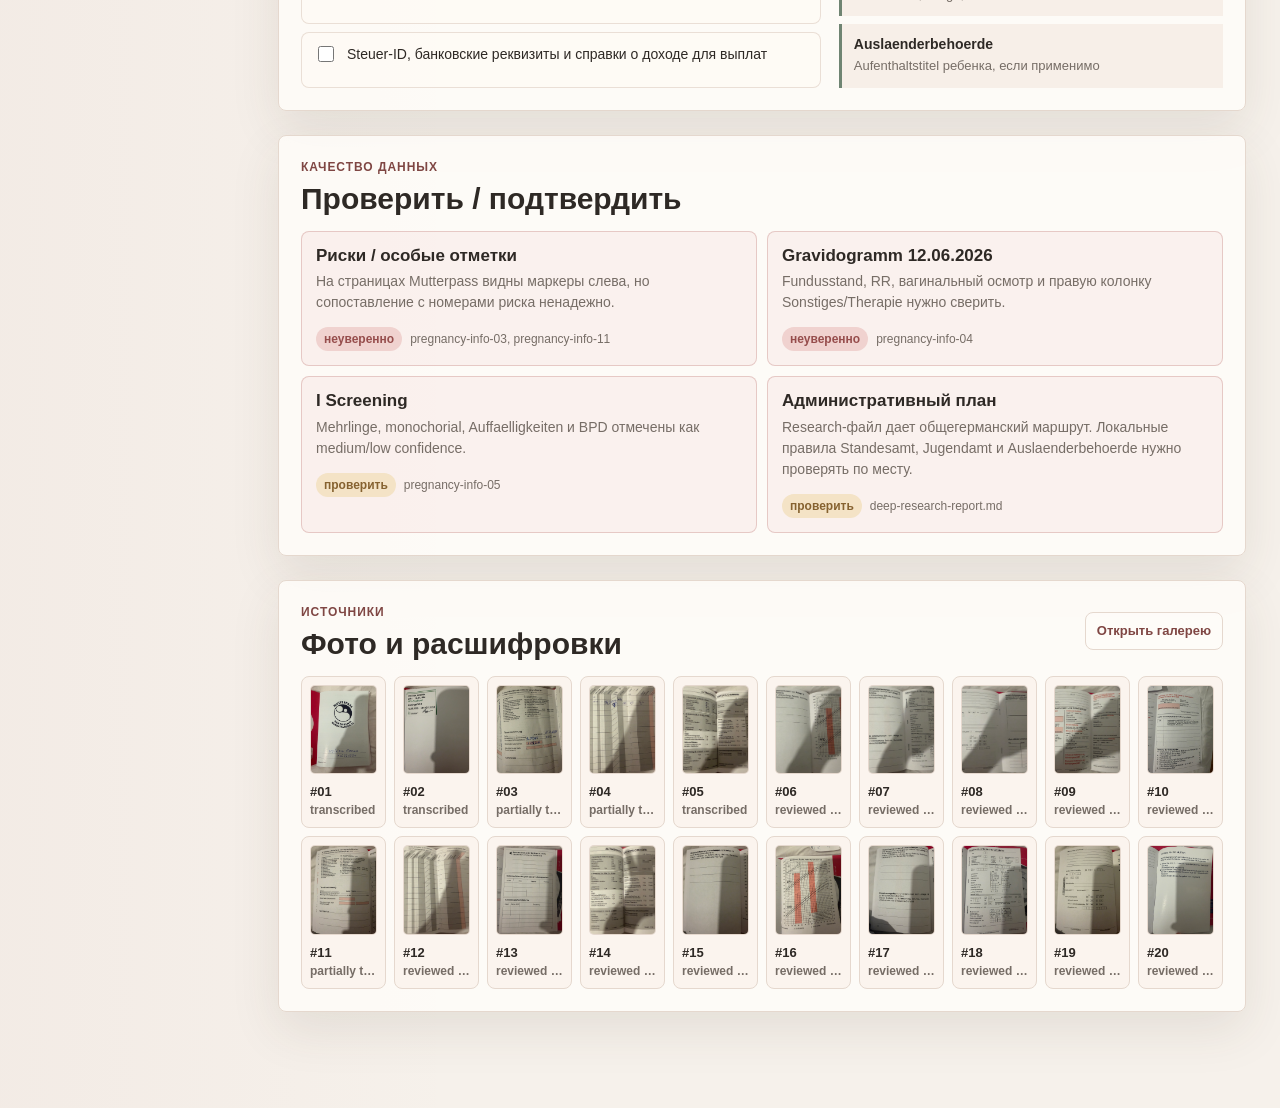
==== commit 3190665f: "Add fetal growth comparison card" ====
--- a/index.html
+++ b/index.html
@@ -56,6 +56,45 @@
           <p id="next-deadline-meta">-</p>
           <div class="deadline-rule" aria-hidden="true"></div>
           <p class="note">Дедлайны пересчитаны от медицинской ПДР 30.12.2026. Исследовательский отчет используется как список задач, не как источник финальных дат.</p>
+        </div>
+      </section>
+
+      <section class="growth-card section-block" id="growth-card" aria-labelledby="growth-title">
+        <div class="growth-copy">
+          <p class="section-label">Какой он сейчас фрукт</p>
+          <h2 id="growth-title">Загружаем сравнение…</h2>
+          <div class="growth-metrics" aria-live="polite">
+            <div>
+              <strong id="growth-week">—</strong>
+              <span>срок</span>
+            </div>
+            <div>
+              <strong id="growth-length">—</strong>
+              <span>рост</span>
+            </div>
+            <div>
+              <strong id="growth-weight">—</strong>
+              <span>вес</span>
+            </div>
+          </div>
+          <p class="growth-note">примерные значения</p>
+        </div>
+        <div class="growth-visual">
+          <div class="growth-comparison" aria-label="Сравнение текущего размера малыша с размером при рождении">
+            <figure class="growth-figure growth-fruit-figure" id="growth-fruit-figure">
+              <img id="growth-fruit" src="" alt="">
+              <figcaption id="growth-fruit-caption">сейчас</figcaption>
+            </figure>
+            <figure class="growth-figure growth-newborn-figure">
+              <img src="assets/growth/reference/newborn.png" alt="Новорождённый ребёнок в пелёнке">
+              <figcaption>при рождении ≈ 50 см</figcaption>
+            </figure>
+          </div>
+          <div class="growth-controls" role="group" aria-label="Переключение недель">
+            <button type="button" data-growth-action="current">Сейчас</button>
+            <button type="button" data-growth-action="previous">Назад</button>
+            <button type="button" data-growth-action="next">Вперёд</button>
+          </div>
         </div>
       </section>
 
--- a/styles.css
+++ b/styles.css
@@ -204,6 +204,7 @@
 
 .hero-main,
 .deadline-panel,
+.growth-card,
 .screening-card,
 .phase-card,
 .documents-block,
@@ -279,6 +280,181 @@
   padding: 24px;
 }
 
+.growth-card {
+  position: relative;
+  display: grid;
+  grid-template-columns: minmax(320px, 0.78fr) minmax(430px, 1.22fr);
+  min-height: 250px;
+  overflow: hidden;
+  background:
+    linear-gradient(115deg, rgba(166, 95, 90, 0.06), transparent 42%),
+    rgba(255, 253, 249, 0.92);
+}
+
+.growth-copy {
+  align-self: center;
+  padding: 28px 10px 26px 28px;
+}
+
+.growth-copy h2 {
+  max-width: 430px;
+  margin: 0 0 24px;
+  font-size: clamp(28px, 3.2vw, 43px);
+  line-height: 1.02;
+}
+
+.growth-metrics {
+  display: grid;
+  grid-template-columns: repeat(3, max-content);
+  align-items: stretch;
+}
+
+.growth-metrics div {
+  min-width: 116px;
+  padding: 2px 22px;
+  border-left: 1px solid var(--line);
+}
+
+.growth-metrics div:first-child {
+  padding-left: 0;
+  border-left: 0;
+}
+
+.growth-metrics strong,
+.growth-metrics span {
+  display: block;
+}
+
+.growth-metrics strong {
+  color: var(--ink);
+  font-size: 22px;
+  line-height: 1.1;
+  white-space: nowrap;
+}
+
+.growth-metrics div:first-child strong {
+  color: var(--sage);
+}
+
+.growth-metrics span {
+  margin-top: 5px;
+  color: var(--muted);
+  font-size: 12px;
+  text-align: center;
+}
+
+.growth-metrics div:first-child span {
+  text-align: left;
+}
+
+.growth-note {
+  margin: 16px 0 0;
+  color: var(--muted);
+  font-size: 12px;
+}
+
+.growth-visual {
+  position: relative;
+  display: flex;
+  min-width: 0;
+  padding: 22px 24px 46px 8px;
+}
+
+.growth-comparison {
+  position: relative;
+  display: flex;
+  flex: 1;
+  align-items: flex-end;
+  justify-content: center;
+  gap: 5%;
+  min-width: 0;
+  padding: 12px 0 34px;
+  border-bottom: 2px dashed #e4cbbb;
+}
+
+.growth-figure {
+  position: relative;
+  display: flex;
+  align-items: flex-end;
+  justify-content: center;
+  height: 150px;
+  margin: 0;
+}
+
+.growth-fruit-figure {
+  flex: 0 0 var(--fruit-width, 4.8%);
+  min-width: 24px;
+}
+
+.growth-newborn-figure {
+  flex: 0 0 44%;
+}
+
+.growth-figure img {
+  display: block;
+  width: 100%;
+  max-height: 100%;
+  object-fit: contain;
+  object-position: center bottom;
+  filter: drop-shadow(0 12px 12px rgba(71, 55, 43, 0.08));
+}
+
+.growth-figure figcaption {
+  position: absolute;
+  top: calc(100% + 16px);
+  left: 50%;
+  width: max-content;
+  max-width: 190px;
+  transform: translateX(-50%);
+  color: var(--ink);
+  font-size: 13px;
+  white-space: nowrap;
+}
+
+.growth-controls {
+  position: absolute;
+  right: 18px;
+  bottom: 12px;
+  display: flex;
+  gap: 5px;
+}
+
+.growth-controls button {
+  min-height: 28px;
+  padding: 4px 8px;
+  border: 1px solid var(--line);
+  border-radius: 6px;
+  color: var(--muted);
+  background: rgba(255, 250, 245, 0.92);
+  cursor: pointer;
+  font-size: 11px;
+  font-weight: 680;
+}
+
+.growth-controls button:hover,
+.growth-controls button:focus-visible {
+  border-color: rgba(166, 95, 90, 0.55);
+  color: var(--rose-deep);
+  outline: 0;
+}
+
+.growth-controls button:disabled {
+  cursor: not-allowed;
+  opacity: 0.42;
+}
+
+.growth-card.is-current-week [data-growth-action="current"] {
+  color: #55705b;
+  border-color: rgba(111, 132, 114, 0.36);
+  background: var(--sage-soft);
+}
+
+.growth-card.has-error .growth-visual,
+.growth-card.has-error .growth-metrics,
+.growth-card.has-error .growth-note {
+  display: none;
+}
+
 .deadline-panel h2 {
   margin: 4px 0 8px;
   font-size: 25px;
@@ -378,6 +554,10 @@
 
 .event-line {
   position: relative;
+}
+
+.event-content {
+  padding-left: 8px;
 }
 
 .event-line::before {
@@ -754,9 +934,19 @@
   }
 
   .hero,
+  .growth-card,
   .screening-grid,
   .document-layout {
     grid-template-columns: 1fr;
+  }
+
+  .growth-copy {
+    padding: 24px 24px 4px;
+  }
+
+  .growth-visual {
+    min-height: 238px;
+    padding: 8px 24px 48px;
   }
 
   .status-grid,
@@ -788,8 +978,61 @@
   #sources,
   .documents-block,
   .verification-block,
+  .growth-copy,
   .screening-card {
     padding: 16px;
+  }
+
+  .growth-card {
+    min-height: 0;
+  }
+
+  .growth-copy h2 {
+    margin-bottom: 18px;
+    font-size: 30px;
+  }
+
+  .growth-metrics {
+    grid-template-columns: repeat(3, minmax(0, 1fr));
+    align-items: start;
+  }
+
+  .growth-metrics div {
+    display: flex;
+    flex-direction: column;
+    align-items: center;
+    min-width: 0;
+    padding: 2px 10px;
+    text-align: center;
+  }
+
+  .growth-metrics strong {
+    font-size: 17px;
+  }
+
+  .growth-metrics span,
+  .growth-metrics div:first-child span {
+    width: 100%;
+    text-align: center;
+  }
+
+  .growth-visual {
+    min-height: 215px;
+    padding: 0 16px 52px;
+  }
+
+  .growth-figure {
+    height: 118px;
+  }
+
+  .growth-figure figcaption {
+    top: calc(100% + 13px);
+    font-size: 11px;
+  }
+
+  .growth-controls {
+    right: 10px;
+    bottom: 10px;
   }
 
   .gestation-number {
@@ -829,6 +1072,7 @@
 
   .side-rail,
   .filter-group,
+  .growth-controls,
   .text-link {
     display: none;
   }
